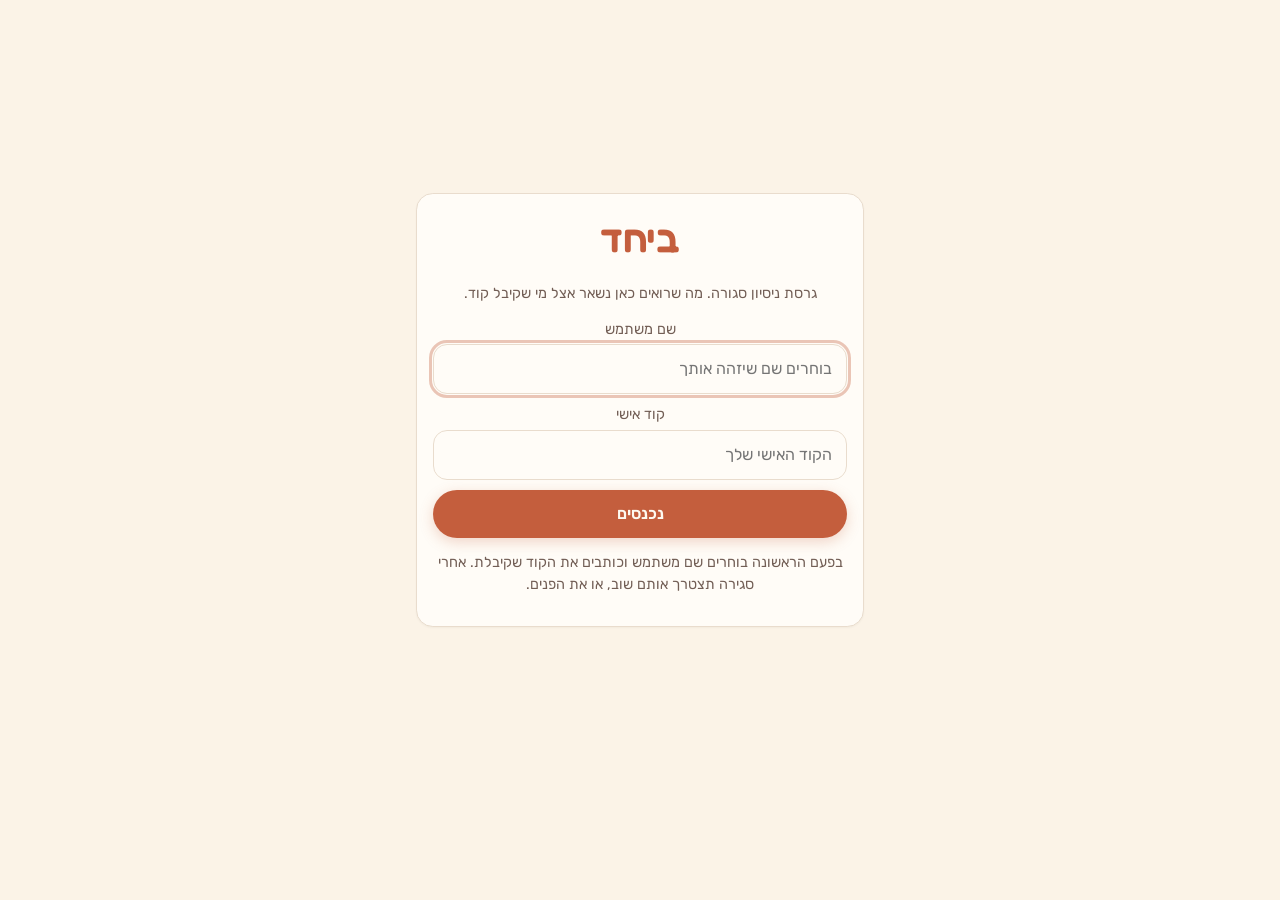
==== index.html @ 382b3939 "Stop leftover canned chat answers when AI is off Without a personal Gemini key, שחר only records exp" ====
<!doctype html>
<html lang="he" dir="rtl"><head><meta charset="UTF-8"/>
<meta name="viewport" content="width=device-width, initial-scale=1.0, viewport-fit=cover"/>
<meta name="robots" content="noindex, nofollow, noarchive"/><meta name="googlebot" content="noindex, nofollow, noarchive"/>
<meta name="theme-color" content="#FBF3EA"/><meta name="description" content="ניסיון סגור."/>
<link rel="icon" href="./favicon.svg"/><link rel="manifest" href="./manifest.webmanifest"/>
<title>ביחד</title>  <script type="module" crossorigin src="./assets/index-jydT_51x.js"></script>
  <link rel="stylesheet" crossorigin href="./assets/index-DGDOc1wq.css">
</head><body><div id="root"></div></body></html>
---- assets/index-DGDOc1wq.css ----
@font-face{font-family:Fredoka Variable;font-style:normal;font-display:swap;font-weight:300 700;src:url(./fredoka-hebrew-wght-normal-DdnsCkLr.woff2) format("woff2-variations");unicode-range:U+0307-0308,U+0590-05FF,U+200C-2010,U+20AA,U+25CC,U+FB1D-FB4F}@font-face{font-family:Fredoka Variable;font-style:normal;font-display:swap;font-weight:300 700;src:url(./fredoka-latin-ext-wght-normal-CYrqKuxd.woff2) format("woff2-variations");unicode-range:U+0100-02BA,U+02BD-02C5,U+02C7-02CC,U+02CE-02D7,U+02DD-02FF,U+0304,U+0308,U+0329,U+1D00-1DBF,U+1E00-1E9F,U+1EF2-1EFF,U+2020,U+20A0-20AB,U+20AD-20C0,U+2113,U+2C60-2C7F,U+A720-A7FF}@font-face{font-family:Fredoka Variable;font-style:normal;font-display:swap;font-weight:300 700;src:url(./fredoka-latin-wght-normal-DM6njrJ3.woff2) format("woff2-variations");unicode-range:U+0000-00FF,U+0131,U+0152-0153,U+02BB-02BC,U+02C6,U+02DA,U+02DC,U+0304,U+0308,U+0329,U+2000-206F,U+20AC,U+2122,U+2191,U+2193,U+2212,U+2215,U+FEFF,U+FFFD}@font-face{font-family:Rubik Variable;font-style:normal;font-display:swap;font-weight:300 900;src:url(./rubik-arabic-wght-normal-CGnJ-sf6.woff2) format("woff2-variations");unicode-range:U+0600-06FF,U+0750-077F,U+0870-088E,U+0890-0891,U+0897-08E1,U+08E3-08FF,U+200C-200E,U+2010-2011,U+204F,U+2E41,U+FB50-FDFF,U+FE70-FE74,U+FE76-FEFC,U+102E0-102FB,U+10E60-10E7E,U+10EC2-10EC4,U+10EFC-10EFF,U+1EE00-1EE03,U+1EE05-1EE1F,U+1EE21-1EE22,U+1EE24,U+1EE27,U+1EE29-1EE32,U+1EE34-1EE37,U+1EE39,U+1EE3B,U+1EE42,U+1EE47,U+1EE49,U+1EE4B,U+1EE4D-1EE4F,U+1EE51-1EE52,U+1EE54,U+1EE57,U+1EE59,U+1EE5B,U+1EE5D,U+1EE5F,U+1EE61-1EE62,U+1EE64,U+1EE67-1EE6A,U+1EE6C-1EE72,U+1EE74-1EE77,U+1EE79-1EE7C,U+1EE7E,U+1EE80-1EE89,U+1EE8B-1EE9B,U+1EEA1-1EEA3,U+1EEA5-1EEA9,U+1EEAB-1EEBB,U+1EEF0-1EEF1}@font-face{font-family:Rubik Variable;font-style:normal;font-display:swap;font-weight:300 900;src:url(./rubik-cyrillic-ext-wght-normal-BjodpZir.woff2) format("woff2-variations");unicode-range:U+0460-052F,U+1C80-1C8A,U+20B4,U+2DE0-2DFF,U+A640-A69F,U+FE2E-FE2F}@font-face{font-family:Rubik Variable;font-style:normal;font-display:swap;font-weight:300 900;src:url(./rubik-cyrillic-wght-normal-DveCct9I.woff2) format("woff2-variations");unicode-range:U+0301,U+0400-045F,U+0490-0491,U+04B0-04B1,U+2116}@font-face{font-family:Rubik Variable;font-style:normal;font-display:swap;font-weight:300 900;src:url(./rubik-hebrew-wght-normal-BIkpbuMU.woff2) format("woff2-variations");unicode-range:U+0307-0308,U+0590-05FF,U+200C-2010,U+20AA,U+25CC,U+FB1D-FB4F}@font-face{font-family:Rubik Variable;font-style:normal;font-display:swap;font-weight:300 900;src:url(./rubik-latin-ext-wght-normal-OacczzuJ.woff2) format("woff2-variations");unicode-range:U+0100-02BA,U+02BD-02C5,U+02C7-02CC,U+02CE-02D7,U+02DD-02FF,U+0304,U+0308,U+0329,U+1D00-1DBF,U+1E00-1E9F,U+1EF2-1EFF,U+2020,U+20A0-20AB,U+20AD-20C0,U+2113,U+2C60-2C7F,U+A720-A7FF}@font-face{font-family:Rubik Variable;font-style:normal;font-display:swap;font-weight:300 900;src:url(./rubik-latin-wght-normal-CnQIisVs.woff2) format("woff2-variations");unicode-range:U+0000-00FF,U+0131,U+0152-0153,U+02BB-02BC,U+02C6,U+02DA,U+02DC,U+0304,U+0308,U+0329,U+2000-206F,U+20AC,U+2122,U+2191,U+2193,U+2212,U+2215,U+FEFF,U+FFFD}:root{--bg:oklch(96.8% .018 78);--fg:oklch(29% .028 45);--card:oklch(99.2% .008 85);--pri:oklch(60% .14 38);--pri-fg:oklch(98.5% .012 85);--sec:oklch(93% .045 85);--muted:oklch(50% .03 48);--mbg:oklch(94.5% .02 75);--acc:oklch(94% .035 155);--acc-fg:oklch(34% .05 160);--warm:oklch(70% .13 60);--border:oklch(90% .025 70);--c1:oklch(70% .13 40);--c2:oklch(78% .12 88);--c3:oklch(62% .09 162);--c4:oklch(55% .04 50);--r:1.05rem;color-scheme:light}*{box-sizing:border-box;-webkit-tap-highlight-color:transparent}html,body{margin:0;background:var(--bg);color:var(--fg);font-family:Rubik Variable,system-ui,sans-serif;font-size:16px;line-height:1.5}h1,h2,h3,.brand{font-family:Fredoka Variable,Rubik Variable,sans-serif;font-weight:600;margin:0 0 .4em;letter-spacing:-.01em}h1{font-size:1.7rem}h2{font-size:1.3rem}.app{max-width:480px;margin:0 auto;min-height:100dvh;display:flex;flex-direction:column;padding:16px 16px calc(84px + env(safe-area-inset-bottom))}.card{background:var(--card);border:1px solid var(--border);border-radius:var(--r);padding:16px;margin-bottom:12px;box-shadow:0 1px 2px #3727200a;animation:up .25s ease both}@keyframes up{0%{opacity:0;transform:translateY(6px)}}button,.btn{font:inherit;border:0;border-radius:999px;padding:12px 18px;cursor:pointer;transition:transform .08s,background .15s,box-shadow .15s;min-height:44px}button:active{transform:scale(.97)}.pri{background:var(--pri);color:var(--pri-fg);font-weight:600;box-shadow:0 4px 14px #c45e3d40}.ghost{background:transparent;color:var(--muted)}.soft{background:var(--sec);color:var(--fg)}.wide{width:100%}.chips{display:flex;flex-wrap:wrap;gap:8px}.chip{background:var(--card);border:1.5px solid var(--border);color:var(--fg);padding:10px 14px;border-radius:999px}.chip.on{background:var(--acc);border-color:var(--c3);color:var(--acc-fg);font-weight:600}.chip.skip{border-style:dashed;color:var(--muted)}.why{font-size:.85rem;color:var(--muted);background:var(--mbg);border-radius:12px;padding:8px 12px;margin:12px 0}input,select,textarea{font:inherit;width:100%;padding:12px 14px;border:1.5px solid var(--border);border-radius:14px;background:var(--card);color:var(--fg);min-height:44px}input:focus,select:focus,textarea:focus,button:focus-visible{outline:3px solid oklch(60% .14 38/.35);outline-offset:1px}label{display:block;font-size:.9rem;color:var(--muted);margin:10px 0 4px}.muted{color:var(--muted);font-size:.9rem}.big{font-family:Fredoka Variable;font-size:2rem;font-weight:600}.row{display:flex;gap:8px;align-items:center}.row>*{flex:1}.nav{position:fixed;bottom:0;inset-inline:0;background:#fffcf6eb;-webkit-backdrop-filter:blur(10px);backdrop-filter:blur(10px);border-top:1px solid var(--border);display:flex;justify-content:center;padding-bottom:env(safe-area-inset-bottom);z-index:5}.nav div{display:flex;max-width:480px;width:100%}.nav button{flex:1;background:none;border-radius:0;padding:8px 2px;font-size:.72rem;color:var(--muted);display:flex;flex-direction:column;align-items:center;gap:2px}.nav button span{font-size:1.25rem}.nav button.on{color:var(--pri);font-weight:600}.msgs{display:flex;flex-direction:column;gap:8px;margin-bottom:10px}.msg{max-width:85%;padding:10px 14px;border-radius:18px;white-space:pre-wrap;animation:up .2s ease both}.msg.bot{background:var(--card);border:1px solid var(--border);align-self:flex-start;border-start-start-radius:6px}.msg.me{background:var(--pri);color:var(--pri-fg);align-self:flex-end;border-start-end-radius:6px}.composer{position:sticky;bottom:calc(72px + env(safe-area-inset-bottom));display:flex;gap:8px;background:var(--bg);padding:8px 0}.composer button{padding:0 18px}.bar{height:10px;background:var(--mbg);border-radius:99px;overflow:hidden}.bar i{display:block;height:100%;background:linear-gradient(90deg,var(--c3),var(--c2));border-radius:99px;transition:width .5s cubic-bezier(.2,.8,.2,1)}.cat{display:grid;grid-template-columns:1fr auto;gap:4px 10px;align-items:center;margin:10px 0}.cat .bar{grid-column:1/-1}.note{font-size:.75rem;color:var(--muted);text-align:center;padding:8px 4px}.tag{display:inline-block;background:var(--acc);color:var(--acc-fg);border-radius:99px;padding:2px 10px;font-size:.8rem;margin:2px}.warm{background:#ffe7c7;border-color:#f0c595}.progress{display:flex;gap:4px;margin-bottom:16px}.progress i{flex:1;height:4px;border-radius:4px;background:var(--border)}.progress i.on{background:var(--pri)}.toast{position:fixed;top:16px;inset-inline:0;margin:auto;width:max-content;background:var(--acc-fg);color:#fff;padding:10px 18px;border-radius:99px;animation:up .2s;z-index:9}.center{text-align:center}table{width:100%;border-collapse:collapse;font-size:.85rem}td{padding:6px 2px;border-bottom:1px solid var(--border)}td select{padding:4px;min-height:32px;font-size:.8rem}@media (prefers-reduced-motion:reduce){*{animation:none!important;transition:none!important}}.tag.verify{background:#ffe5af;background:oklch(93% .08 85);color:#6b3900;color:oklch(40% .1 60);font-weight:600}.disc{font-size:.8rem;margin:6px 0 0}.danger{color:#b3241f!important}.privacy h3{font-size:1.02rem;margin-top:.9em}.privacy p{margin:.2em 0}.msg.bot.ok{border-color:var(--acc,#2a9d8f);border-inline-start-width:4px}.msg .icon{display:inline-block;margin-inline-end:6px;font-size:1.25em;animation:icon-pop .35s ease-out}@keyframes icon-pop{0%{transform:scale(.4);opacity:0}70%{transform:scale(1.15)}to{transform:scale(1);opacity:1}}.rkey{font-family:ui-monospace,Menlo,monospace;font-size:1.25rem;font-weight:700;letter-spacing:.06em;text-align:center;padding:14px;border:2px dashed var(--border);border-radius:14px;margin:10px 0;word-break:break-all;direction:ltr}.consent{display:flex;gap:8px;align-items:flex-start;margin:12px 0;font-size:.92rem;line-height:1.45}.consent input{width:auto;flex:0 0 auto;margin-top:4px}.rkey{font-size:1.05rem;letter-spacing:.03em;word-break:normal;overflow-wrap:normal;white-space:nowrap;overflow-x:auto}.consent input[type=checkbox]{display:inline-block;width:20px;height:20px;min-height:0;padding:0;margin:3px 0 0;border:0;box-shadow:none;outline:none;accent-color:var(--pri)}.consent span{flex:1}
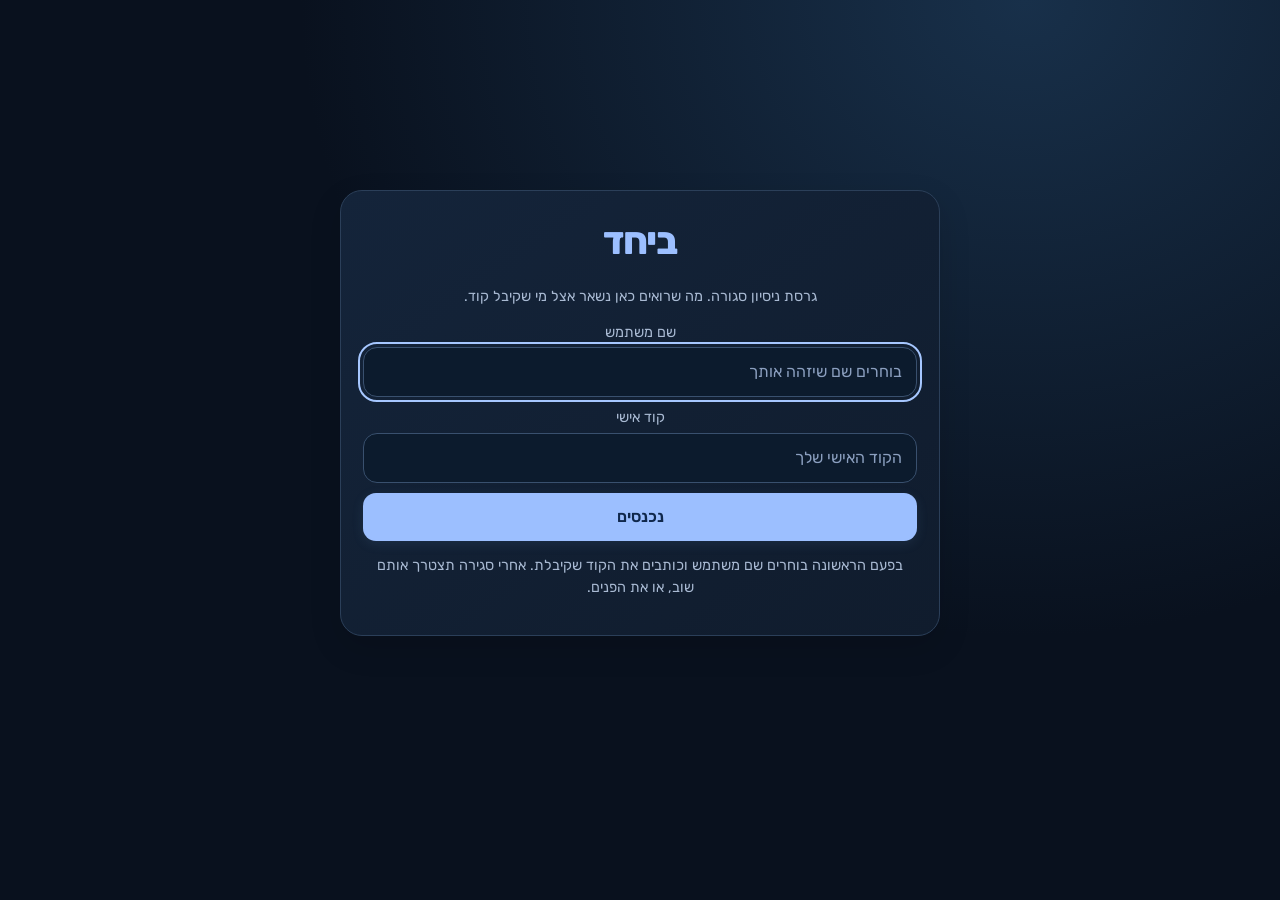
==== commit 8ce5693c: "Publish ביחד v2-7: dual-AI pipeline, encrypted keys and backup, professional UI" ====
--- a/index.html
+++ b/index.html
@@ -2,8 +2,8 @@
 <html lang="he" dir="rtl"><head><meta charset="UTF-8"/>
 <meta name="viewport" content="width=device-width, initial-scale=1.0, viewport-fit=cover"/>
 <meta name="robots" content="noindex, nofollow, noarchive"/><meta name="googlebot" content="noindex, nofollow, noarchive"/>
-<meta name="theme-color" content="#FBF3EA"/><meta name="description" content="ניסיון סגור."/>
+<meta name="theme-color" content="#09111e"/><meta name="description" content="ניסיון סגור."/>
 <link rel="icon" href="./favicon.svg"/><link rel="manifest" href="./manifest.webmanifest"/>
-<title>ביחד</title>  <script type="module" crossorigin src="./assets/index-jydT_51x.js"></script>
-  <link rel="stylesheet" crossorigin href="./assets/index-DGDOc1wq.css">
+<title>ביחד</title>  <script type="module" crossorigin src="./assets/index-CCvLdCDF.js"></script>
+  <link rel="stylesheet" crossorigin href="./assets/index-DGIe6kIX.css">
 </head><body><div id="root"></div></body></html>
--- a/assets/index-DGIe6kIX.css
+++ b/assets/index-DGIe6kIX.css
@@ -0,0 +1 @@
+@font-face{font-family:Fredoka Variable;font-style:normal;font-display:swap;font-weight:300 700;src:url(./fredoka-hebrew-wght-normal-DdnsCkLr.woff2) format("woff2-variations");unicode-range:U+0307-0308,U+0590-05FF,U+200C-2010,U+20AA,U+25CC,U+FB1D-FB4F}@font-face{font-family:Fredoka Variable;font-style:normal;font-display:swap;font-weight:300 700;src:url(./fredoka-latin-ext-wght-normal-CYrqKuxd.woff2) format("woff2-variations");unicode-range:U+0100-02BA,U+02BD-02C5,U+02C7-02CC,U+02CE-02D7,U+02DD-02FF,U+0304,U+0308,U+0329,U+1D00-1DBF,U+1E00-1E9F,U+1EF2-1EFF,U+2020,U+20A0-20AB,U+20AD-20C0,U+2113,U+2C60-2C7F,U+A720-A7FF}@font-face{font-family:Fredoka Variable;font-style:normal;font-display:swap;font-weight:300 700;src:url(./fredoka-latin-wght-normal-DM6njrJ3.woff2) format("woff2-variations");unicode-range:U+0000-00FF,U+0131,U+0152-0153,U+02BB-02BC,U+02C6,U+02DA,U+02DC,U+0304,U+0308,U+0329,U+2000-206F,U+20AC,U+2122,U+2191,U+2193,U+2212,U+2215,U+FEFF,U+FFFD}@font-face{font-family:Rubik Variable;font-style:normal;font-display:swap;font-weight:300 900;src:url(./rubik-arabic-wght-normal-CGnJ-sf6.woff2) format("woff2-variations");unicode-range:U+0600-06FF,U+0750-077F,U+0870-088E,U+0890-0891,U+0897-08E1,U+08E3-08FF,U+200C-200E,U+2010-2011,U+204F,U+2E41,U+FB50-FDFF,U+FE70-FE74,U+FE76-FEFC,U+102E0-102FB,U+10E60-10E7E,U+10EC2-10EC4,U+10EFC-10EFF,U+1EE00-1EE03,U+1EE05-1EE1F,U+1EE21-1EE22,U+1EE24,U+1EE27,U+1EE29-1EE32,U+1EE34-1EE37,U+1EE39,U+1EE3B,U+1EE42,U+1EE47,U+1EE49,U+1EE4B,U+1EE4D-1EE4F,U+1EE51-1EE52,U+1EE54,U+1EE57,U+1EE59,U+1EE5B,U+1EE5D,U+1EE5F,U+1EE61-1EE62,U+1EE64,U+1EE67-1EE6A,U+1EE6C-1EE72,U+1EE74-1EE77,U+1EE79-1EE7C,U+1EE7E,U+1EE80-1EE89,U+1EE8B-1EE9B,U+1EEA1-1EEA3,U+1EEA5-1EEA9,U+1EEAB-1EEBB,U+1EEF0-1EEF1}@font-face{font-family:Rubik Variable;font-style:normal;font-display:swap;font-weight:300 900;src:url(./rubik-cyrillic-ext-wght-normal-BjodpZir.woff2) format("woff2-variations");unicode-range:U+0460-052F,U+1C80-1C8A,U+20B4,U+2DE0-2DFF,U+A640-A69F,U+FE2E-FE2F}@font-face{font-family:Rubik Variable;font-style:normal;font-display:swap;font-weight:300 900;src:url(./rubik-cyrillic-wght-normal-DveCct9I.woff2) format("woff2-variations");unicode-range:U+0301,U+0400-045F,U+0490-0491,U+04B0-04B1,U+2116}@font-face{font-family:Rubik Variable;font-style:normal;font-display:swap;font-weight:300 900;src:url(./rubik-hebrew-wght-normal-BIkpbuMU.woff2) format("woff2-variations");unicode-range:U+0307-0308,U+0590-05FF,U+200C-2010,U+20AA,U+25CC,U+FB1D-FB4F}@font-face{font-family:Rubik Variable;font-style:normal;font-display:swap;font-weight:300 900;src:url(./rubik-latin-ext-wght-normal-OacczzuJ.woff2) format("woff2-variations");unicode-range:U+0100-02BA,U+02BD-02C5,U+02C7-02CC,U+02CE-02D7,U+02DD-02FF,U+0304,U+0308,U+0329,U+1D00-1DBF,U+1E00-1E9F,U+1EF2-1EFF,U+2020,U+20A0-20AB,U+20AD-20C0,U+2113,U+2C60-2C7F,U+A720-A7FF}@font-face{font-family:Rubik Variable;font-style:normal;font-display:swap;font-weight:300 900;src:url(./rubik-latin-wght-normal-CnQIisVs.woff2) format("woff2-variations");unicode-range:U+0000-00FF,U+0131,U+0152-0153,U+02BB-02BC,U+02C6,U+02DA,U+02DC,U+0304,U+0308,U+0329,U+2000-206F,U+20AC,U+2122,U+2191,U+2193,U+2212,U+2215,U+FEFF,U+FFFD}:root{--bg:oklch(96.8% .018 78);--fg:oklch(29% .028 45);--card:oklch(99.2% .008 85);--pri:oklch(60% .14 38);--pri-fg:oklch(98.5% .012 85);--sec:oklch(93% .045 85);--muted:oklch(50% .03 48);--mbg:oklch(94.5% .02 75);--acc:oklch(94% .035 155);--acc-fg:oklch(34% .05 160);--warm:oklch(70% .13 60);--border:oklch(90% .025 70);--c1:oklch(70% .13 40);--c2:oklch(78% .12 88);--c3:oklch(62% .09 162);--c4:oklch(55% .04 50);--r:1.05rem;color-scheme:light}*{box-sizing:border-box;-webkit-tap-highlight-color:transparent}html,body{margin:0;background:var(--bg);color:var(--fg);font-family:Rubik Variable,system-ui,sans-serif;font-size:16px;line-height:1.5}h1,h2,h3,.brand{font-family:Fredoka Variable,Rubik Variable,sans-serif;font-weight:600;margin:0 0 .4em;letter-spacing:-.01em}h1{font-size:1.7rem}h2{font-size:1.3rem}.app{max-width:480px;margin:0 auto;min-height:100dvh;display:flex;flex-direction:column;padding:16px 16px calc(84px + env(safe-area-inset-bottom))}.card{background:var(--card);border:1px solid var(--border);border-radius:var(--r);padding:16px;margin-bottom:12px;box-shadow:0 1px 2px #3727200a;animation:up .25s ease both}@keyframes up{0%{opacity:0;transform:translateY(6px)}}button,.btn{font:inherit;border:0;border-radius:999px;padding:12px 18px;cursor:pointer;transition:transform .08s,background .15s,box-shadow .15s;min-height:44px}button:active{transform:scale(.97)}.pri{background:var(--pri);color:var(--pri-fg);font-weight:600;box-shadow:0 4px 14px #c45e3d40}.ghost{background:transparent;color:var(--muted)}.soft{background:var(--sec);color:var(--fg)}.wide{width:100%}.chips{display:flex;flex-wrap:wrap;gap:8px}.chip{background:var(--card);border:1.5px solid var(--border);color:var(--fg);padding:10px 14px;border-radius:999px}.chip.on{background:var(--acc);border-color:var(--c3);color:var(--acc-fg);font-weight:600}.chip.skip{border-style:dashed;color:var(--muted)}.why{font-size:.85rem;color:var(--muted);background:var(--mbg);border-radius:12px;padding:8px 12px;margin:12px 0}input,select,textarea{font:inherit;width:100%;padding:12px 14px;border:1.5px solid var(--border);border-radius:14px;background:var(--card);color:var(--fg);min-height:44px}input:focus,select:focus,textarea:focus,button:focus-visible{outline:3px solid oklch(60% .14 38/.35);outline-offset:1px}label{display:block;font-size:.9rem;color:var(--muted);margin:10px 0 4px}.muted{color:var(--muted);font-size:.9rem}.big{font-family:Fredoka Variable;font-size:2rem;font-weight:600}.row{display:flex;gap:8px;align-items:center}.row>*{flex:1}.nav{position:fixed;bottom:0;inset-inline:0;background:#fffcf6eb;-webkit-backdrop-filter:blur(10px);backdrop-filter:blur(10px);border-top:1px solid var(--border);display:flex;justify-content:center;padding-bottom:env(safe-area-inset-bottom);z-index:5}.nav div{display:flex;max-width:480px;width:100%}.nav button{flex:1;background:none;border-radius:0;padding:8px 2px;font-size:.72rem;color:var(--muted);display:flex;flex-direction:column;align-items:center;gap:2px}.nav button span{font-size:1.25rem}.nav button.on{color:var(--pri);font-weight:600}.msgs{display:flex;flex-direction:column;gap:8px;margin-bottom:10px}.msg{max-width:85%;padding:10px 14px;border-radius:18px;white-space:pre-wrap;animation:up .2s ease both}.msg.bot{background:var(--card);border:1px solid var(--border);align-self:flex-start;border-start-start-radius:6px}.msg.me{background:var(--pri);color:var(--pri-fg);align-self:flex-end;border-start-end-radius:6px}.composer{position:sticky;bottom:calc(72px + env(safe-area-inset-bottom));display:flex;gap:8px;background:var(--bg);padding:8px 0}.composer button{padding:0 18px}.bar{height:10px;background:var(--mbg);border-radius:99px;overflow:hidden}.bar i{display:block;height:100%;background:linear-gradient(90deg,var(--c3),var(--c2));border-radius:99px;transition:width .5s cubic-bezier(.2,.8,.2,1)}.cat{display:grid;grid-template-columns:1fr auto;gap:4px 10px;align-items:center;margin:10px 0}.cat .bar{grid-column:1/-1}.note{font-size:.75rem;color:var(--muted);text-align:center;padding:8px 4px}.tag{display:inline-block;background:var(--acc);color:var(--acc-fg);border-radius:99px;padding:2px 10px;font-size:.8rem;margin:2px}.warm{background:#ffe7c7;border-color:#f0c595}.progress{display:flex;gap:4px;margin-bottom:16px}.progress i{flex:1;height:4px;border-radius:4px;background:var(--border)}.progress i.on{background:var(--pri)}.toast{position:fixed;top:16px;inset-inline:0;margin:auto;width:max-content;background:var(--acc-fg);color:#fff;padding:10px 18px;border-radius:99px;animation:up .2s;z-index:9}.center{text-align:center}table{width:100%;border-collapse:collapse;font-size:.85rem}td{padding:6px 2px;border-bottom:1px solid var(--border)}td select{padding:4px;min-height:32px;font-size:.8rem}@media (prefers-reduced-motion:reduce){*{animation:none!important;transition:none!important}}.tag.verify{background:#ffe5af;background:oklch(93% .08 85);color:#6b3900;color:oklch(40% .1 60);font-weight:600}.disc{font-size:.8rem;margin:6px 0 0}.danger{color:#b3241f!important}.privacy h3{font-size:1.02rem;margin-top:.9em}.privacy p{margin:.2em 0}.msg.bot.ok{border-color:var(--acc,#2a9d8f);border-inline-start-width:4px}.msg .icon{display:inline-block;margin-inline-end:6px;font-size:1.25em;animation:icon-pop .35s ease-out}@keyframes icon-pop{0%{transform:scale(.4);opacity:0}70%{transform:scale(1.15)}to{transform:scale(1);opacity:1}}.rkey{font-family:ui-monospace,Menlo,monospace;font-size:1.25rem;font-weight:700;letter-spacing:.06em;text-align:center;padding:14px;border:2px dashed var(--border);border-radius:14px;margin:10px 0;word-break:break-all;direction:ltr}.consent{display:flex;gap:8px;align-items:flex-start;margin:12px 0;font-size:.92rem;line-height:1.45}.consent input{width:auto;flex:0 0 auto;margin-top:4px}.rkey{font-size:1.05rem;letter-spacing:.03em;word-break:normal;overflow-wrap:normal;white-space:nowrap;overflow-x:auto}.consent input[type=checkbox]{display:inline-block;width:20px;height:20px;min-height:0;padding:0;margin:3px 0 0;border:0;box-shadow:none;outline:none;accent-color:var(--pri)}.consent span{flex:1}:root{--bg:#09111e;--fg:#eaf1ff;--card:#111e30;--pri:#54e2c3;--pri-fg:#082c2c;--sec:#20314b;--muted:#a9bad3;--mbg:#17263c;--acc:#143b3c;--acc-fg:#83edda;--border:#293a53;--c1:#54e2c3;--c2:#69a9ff;--c3:#54e2c3;--c4:#9d8aff;--r:22px;color-scheme:dark}html,body{background:radial-gradient(ellipse at 80% 0,#18304a 0,transparent 50%),var(--bg);font-family:Rubik Variable,system-ui,sans-serif}h1,h2,h3,.brand,.big{font-family:Rubik Variable,system-ui,sans-serif;letter-spacing:-.035em}a{color:#83c5ff;text-underline-offset:3px}button{border-radius:13px}button:disabled{opacity:.48;cursor:not-allowed;transform:none}.app{max-width:640px;padding:22px 20px calc(94px + env(safe-area-inset-bottom))}.card{padding:22px;background:linear-gradient(145deg,#14243a,#101c2d);box-shadow:0 12px 32px #0002;border-color:#2b3f59}.app-header{display:flex;justify-content:space-between;gap:10px;align-items:center;margin:2px 0 26px}.brand{font-size:2rem;font-weight:750}.app-header .muted{font-size:.78rem}.status-pill{font-size:.75rem;color:#88f0da;background:#153738;border:1px solid #2c5c58;border-radius:99px;padding:8px 12px;min-height:38px;white-space:nowrap;flex-shrink:0}.eyebrow{font-size:.75rem;font-weight:600;color:#93a9c9;letter-spacing:.04em;margin-bottom:12px}.dashboard{position:relative;background:radial-gradient(ellipse at 0% 0%,#1e4b57 0,transparent 60%),linear-gradient(135deg,#1b304b,#101f35);overflow:hidden;border-color:#3b6573;padding:24px}.dashboard .tag{flex:0 0 auto;background:#253d55;color:#d1e0f4;font-size:.72rem}.balance{font-size:clamp(2.3rem,8vw,3.3rem);font-weight:700;color:#8af1d9;letter-spacing:-.05em;font-variant-numeric:tabular-nums;margin:2px 0 20px;overflow-wrap:anywhere}.balance.negative{color:#ffb1ac}.metric-grid{display:grid;grid-template-columns:1fr 1fr;gap:12px}.metric{display:flex;gap:10px;align-items:center;background:#0b182666;border:1px solid #385169;border-radius:15px;padding:14px 10px}.metric strong{display:block;font-size:1.2rem;font-variant-numeric:tabular-nums}.metric .muted{font-size:.73rem}.metric-icon{display:grid;place-items:center;flex-shrink:0;width:32px;height:36px;border-radius:10px;font-size:1.3rem}.income{background:#12483e;color:#8ef2cf}.expense{background:#483143;color:#ffbed1}.spend-track{height:6px;margin:22px 0 8px;background:#0b1728;border-radius:99px;overflow:hidden}.spend-track i{display:block;background:linear-gradient(90deg,#76a6ff,#55e3c1);height:100%;border-radius:99px;transition:width .4s}.dashboard>.row.muted{font-size:.72rem}.dashboard>.row .chip{flex:0 0 auto;min-height:34px;padding:5px 12px;font-size:.75rem;background:#203b50}.category-overview{margin:16px 0 0;border-top:1px solid #355068;padding-top:12px;display:grid;gap:12px}.category-mini{font-size:.8rem}.category-mini b{text-align:end;color:#d8e7fa}.category-mini .bar{height:4px;margin-top:6px}.chat-heading{display:flex;justify-content:space-between;gap:12px;align-items:center;margin:20px 0 18px}.chat-heading h2{font-size:1.1rem;margin:0}.chat-heading .muted{font-size:.76rem}.msgs{gap:12px}.msg{padding:14px 16px;font-size:.93rem;line-height:1.7;overflow-wrap:anywhere}.msg.bot{background:#15263b;border-color:#31455f}.msg.me{background:#245d62;color:#edfffb;border:1px solid #387c7a}.msg.bot.ok{border-inline-start-color:#54e2c3}.composer{z-index:3;background:#0a1421ed;border:1px solid #344b64;padding:7px;border-radius:19px;box-shadow:0 12px 28px #0005;-webkit-backdrop-filter:blur(15px);backdrop-filter:blur(15px);margin:8px 0}.composer input{border:0;background:transparent;min-width:0}.composer .pri{border-radius:13px;font-size:1.3rem}.pri{box-shadow:0 4px 18px #2fbfa626}.soft{border:1px solid #354d6c}.chip{background:#15263b;border-color:#354d68;font-size:.8rem;padding:8px 13px}.why{border:1px solid #2c425d;padding:12px 14px;line-height:1.7;background:#15253a;color:#c1cee1}.warm{background:#2a2b32;border-color:#65593b}.danger{color:#ffaaa7!important}.tag.verify{background:#493c22;color:#ffe0a2}.toast{background:#21584f;color:#edfffa;max-width:calc(100% - 28px);width:fit-content;font-size:.85rem;box-shadow:0 10px 40px #0006}input:focus,select:focus,textarea:focus,button:focus-visible,a:focus-visible{outline:2px solid #70e9d4;outline-offset:3px}input,select,textarea{background:#0c1b2d;border-color:#39506e}input::placeholder{color:#8b9fbf}.nav{background:#101e31f2;border-top-color:#31465e;box-shadow:0 -10px 30px #0002}.nav div{max-width:640px}.nav button{padding:10px 2px}.nav button.on{background:linear-gradient(#21454255,transparent);color:#80edda;box-shadow:inset 0 2px #54e2c3}.provider-card{border:1px solid #304863;background:#0e1c2e;border-radius:17px;padding:16px;margin:14px 0}.provider-card .row{justify-content:space-between}.provider-card .tag{flex:0 0 auto;color:#c1cfe4;background:#283951}.provider-card .tag.connected{color:#8ef2cf;background:#164238}.provider-card a{display:inline-block;font-size:.8rem;margin:10px 0}.provider-card .row>.ghost{flex:0 0 auto}.pipeline{display:flex;gap:7px;flex-wrap:wrap;font-size:.73rem}.pipeline span{padding:7px 9px;border:1px solid #365375;border-radius:9px;background:#1a304c;color:#bbd9f9}.ai-settings .wide{margin-top:9px}.note{line-height:1.8;margin-top:16px}@media (min-width:700px){.app{padding-top:32px}.dashboard{padding:30px}.metric{padding:16px}.category-overview{grid-template-columns:repeat(3,1fr);gap:16px}.big{font-size:2.5rem}}@media (max-width:360px){.app{padding-inline:12px}.card{padding:16px}.metric{gap:7px;padding:10px 8px}.metric strong{font-size:1rem}.metric-icon{width:24px}.status-pill{font-size:.67rem;padding:7px 9px}.chat-heading{gap:6px}}@media (prefers-reduced-motion:reduce){*{animation:none!important;transition:none!important;scroll-behavior:auto!important}}:root{--pri:#9cbfff;--pri-fg:#10284c;--acc:#203855;--acc-fg:#c6dcff;--c2:#709bd5;--c3:#91b5ed}body{font-variant-numeric:tabular-nums}.brand-dot{color:var(--pri)}.pri{box-shadow:0 3px 12px #638bc222}.status-pill{color:#c6dcff;background:#1b304d;border-color:#3b5578}.app-header .status-pill{font-weight:500}.dashboard{background:linear-gradient(140deg,#1b304a,#122138);border-color:#3a526f}.dashboard .balance:not(.negative){color:#a4d4c3}.income{background:#173d37;color:#a8dbc9}.expense{background:#28364b;color:#bfd0e7}.spend-track i{background:#8baee0}.bar i{background:#7c9dcc}.nav button.on{background:linear-gradient(#29426755,transparent);color:#c1d5ff;box-shadow:inset 0 2px #9cbfff}.msg.me{background:#26476f;border-color:#46658d;color:#eff5ff}.msg.bot.ok{border-inline-start-color:#7fa9df}.provider-card .tag.connected{color:#c4daff;background:#203b61}.calculation-note{margin-top:18px;font-size:.76rem;color:#bdcbe0;border-top:1px solid #354860;padding-top:12px}.calculation-note summary{cursor:pointer;min-height:32px;line-height:32px}.calculation-note p{line-height:1.8}.message-source{display:block;font-size:.67rem;color:#a9bdd9;margin-bottom:7px}.category-title{font-size:.74rem;color:#c2d0e5;grid-column:1/-1}.msg .icon{animation:none;font-size:1em}.toast{background:#254469}.metric strong,.balance,.cat b{font-variant-numeric:tabular-nums}input:focus,select:focus,textarea:focus,button:focus-visible,a:focus-visible{outline-color:#a6c7ff}
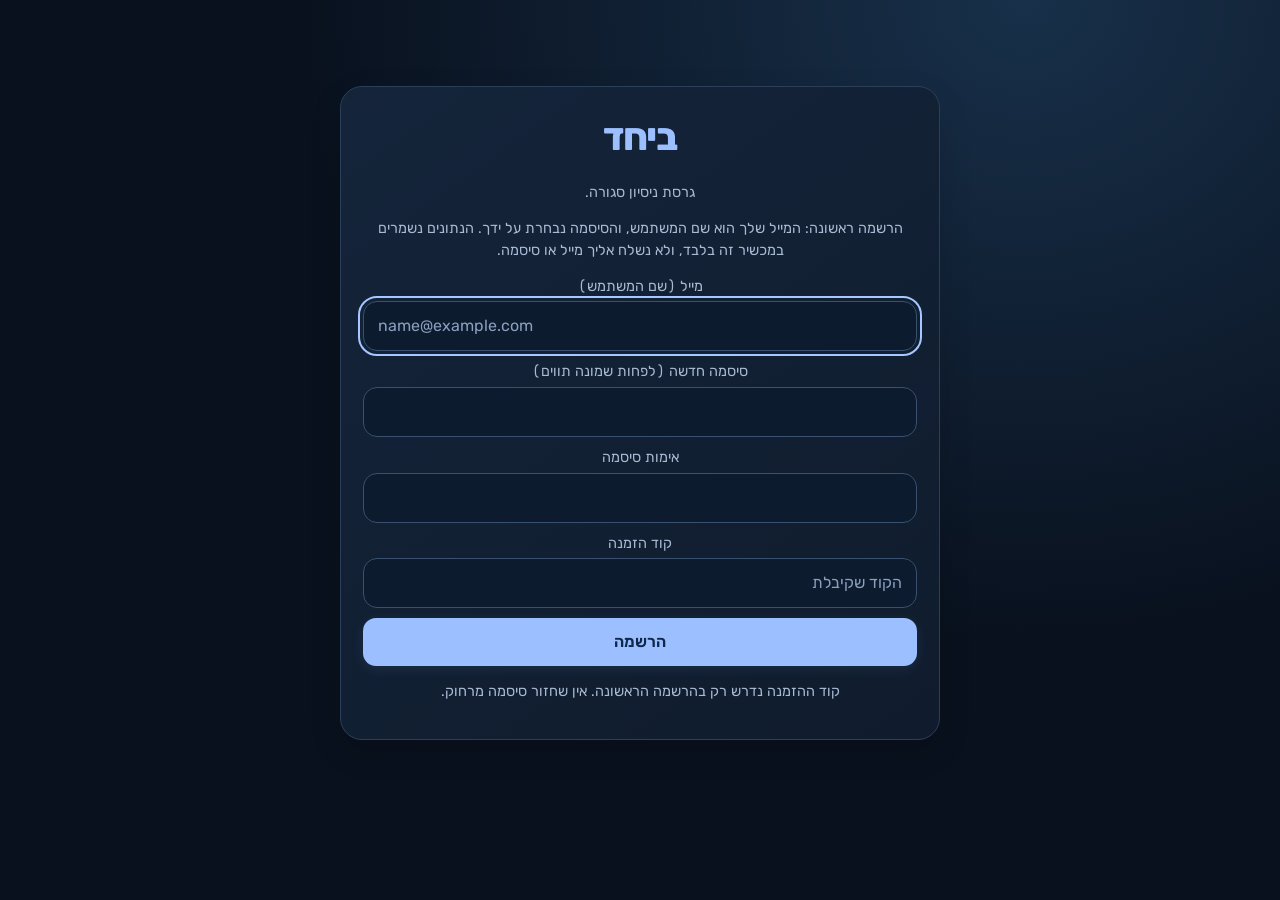
==== commit 3a78ad4a: "Publish ביחד v2-8: email login, personal password, Gemini-only phrasing" ====
--- a/index.html
+++ b/index.html
@@ -4,6 +4,6 @@
 <meta name="robots" content="noindex, nofollow, noarchive"/><meta name="googlebot" content="noindex, nofollow, noarchive"/>
 <meta name="theme-color" content="#09111e"/><meta name="description" content="ניסיון סגור."/>
 <link rel="icon" href="./favicon.svg"/><link rel="manifest" href="./manifest.webmanifest"/>
-<title>ביחד</title>  <script type="module" crossorigin src="./assets/index-CCvLdCDF.js"></script>
+<title>ביחד</title>  <script type="module" crossorigin src="./assets/index-BNiN_XaZ.js"></script>
   <link rel="stylesheet" crossorigin href="./assets/index-DGIe6kIX.css">
 </head><body><div id="root"></div></body></html>
